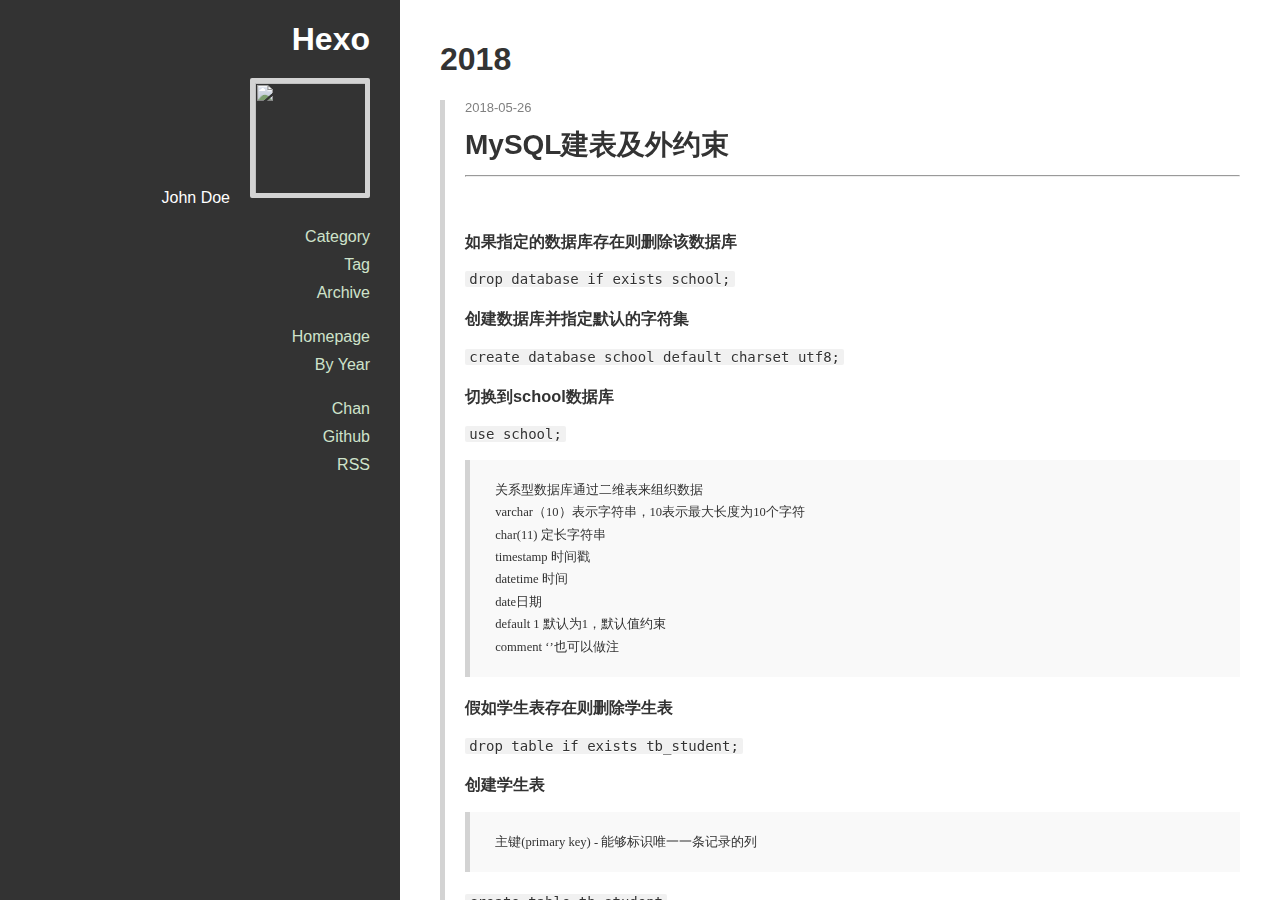
==== archives/index.html @ e697c4fb "Site updated: 2018-05-26 14:20:52" ====
<!DOCTYPE html>
<html>
<head>
  <meta charset="utf-8">
<meta name="viewport" content="width=device-width, initial-scale=1, maximum-scale=1">



<title>
  
    Archive
  
</title>

<meta property="og:type" content="website">
<meta property="og:title" content="Hexo">
<meta property="og:url" content="http://yoursite.com/archives/index.html">
<meta property="og:site_name" content="Hexo">
<meta property="og:locale" content="zh-Hans">
<meta name="twitter:card" content="summary">
<meta name="twitter:title" content="Hexo">


  <link rel="alternative" href="/atom.xml" title="Hexo" type="application/atom+xml">



  <link rel="icon" href="/favicon.png">


<link rel="stylesheet" href="/perfect-scrollbar/css/perfect-scrollbar.min.css">
<link rel="stylesheet" href="/styles/main.css">






</head>
<body
  
    class="monochrome"
  
  >
  <div class="mobile-header">
  <button class="sidebar-toggle" type="button">
    <span class="icon-bar"></span>
    <span class="icon-bar"></span>
    <span class="icon-bar"></span>
  </button>
  <a class="title" href="/">Hexo</a>
</div>

  <div class="main-container">
    <div class="sidebar">
  <div class="header">
    <h1 class="title"><a href="/">Hexo</a></h1>
    
    <div class="info">
      <div class="content">
        
        
          <div class="author">John Doe</div>
        
      </div>
      
        <div class="avatar">
          
            <a href="/about"><img src="https://cn.gravatar.com/avatar/35fef74d731255cd569c2c2b0b9e87e4?s=200"></a>
          
        </div>
      
    </div>
  </div>
  <div class="body">
    
      
        <ul class="nav">
          
            
              <li class="category-list-container">
                <a href="javascript:;">Category</a>
                
              </li>
            
          
            
              <li class="tag-list-container">
                <a href="javascript:;">Tag</a>
                
              </li>
            
          
            
              <li class="archive-list-container">
                <a href="javascript:;">Archive</a>
                <ul class="archive-list"><li class="archive-list-item"><a class="archive-list-link" href="/archives/2018/">2018</a><span class="archive-list-count">2</span></li></ul>
              </li>
            
          
        </ul>
      
        <ul class="nav">
          
            
              <li>
                <a href="/" title="Homepage">Homepage</a>
              </li>
            
          
            
              <li>
                <a href="/archives" title="By Year">By Year</a>
              </li>
            
          
        </ul>
      
        <ul class="nav">
          
            
              <li>
                <a href="https://github.com/denjones/hexo-theme-chan" title="Chan" target="_blank" rel="noopener">Chan</a>
              </li>
            
          
            
              <li>
                <a href="https://github.com/denjones" title="Github" target="_blank" rel="noopener">Github</a>
              </li>
            
          
            
              <li>
                <a href="/atom.xml" title="RSS">RSS</a>
              </li>
            
          
        </ul>
      
    
  </div>
</div>

    <div class="main-content">
      
        <div style="max-width: 1000px">
      
          

  
  
    
      
      
      <section class="archives-wrap">
        <div class="archive-year-wrap">
          <h1><a href="/archives/2018" class="archive-year">2018</a></h1>
        </div>
        <div class="post-list">
    
  

    <div class="post-list-item article">
      <h3 class="article-header">
        <a href="/2018/05/26/first/" >
  
</a>

      </h3>
      

      <div class="article-info">
        <a href="/2018/05/26/first/"><span class="article-date">
  2018-05-26
</span>
</a>
        

        

      </div>
      <div class="article-entry">
        
          <h1 id="MySQL建表及外约束"><a href="#MySQL建表及外约束" class="headerlink" title="MySQL建表及外约束"></a>MySQL建表及外约束</h1><hr>
<p>​    </p>
<h3 id="如果指定的数据库存在则删除该数据库"><a href="#如果指定的数据库存在则删除该数据库" class="headerlink" title="如果指定的数据库存在则删除该数据库"></a>如果指定的数据库存在则删除该数据库</h3><p><code>drop database if exists school;</code></p>
<h3 id="创建数据库并指定默认的字符集"><a href="#创建数据库并指定默认的字符集" class="headerlink" title="创建数据库并指定默认的字符集"></a>创建数据库并指定默认的字符集</h3><p><code>create database school default charset utf8;</code></p>
<h3 id="切换到school数据库"><a href="#切换到school数据库" class="headerlink" title="切换到school数据库"></a>切换到school数据库</h3><p><code>use school;</code></p>
<blockquote>
<p>关系型数据库通过二维表来组织数据<br>varchar（10）表示字符串，10表示最大长度为10个字符<br>char(11) 定长字符串<br>timestamp 时间戳<br>datetime 时间<br>date日期<br>default 1  默认为1，默认值约束<br>comment ‘’也可以做注</p>
</blockquote>
<h3 id="假如学生表存在则删除学生表"><a href="#假如学生表存在则删除学生表" class="headerlink" title="假如学生表存在则删除学生表"></a>假如学生表存在则删除学生表</h3><p><code>drop table if exists tb_student;</code></p>
<h3 id="创建学生表"><a href="#创建学生表" class="headerlink" title="创建学生表"></a>创建学生表</h3><blockquote>
<p>主键(primary key) - 能够标识唯一一条记录的列</p>
</blockquote>
<p><code>create table tb_student</code></p>
<p><code>(</code><br><code>stuid int not null comment &#39;学号&#39;,</code><br><code>sname varchar(10) not null comment &#39;姓名&#39;,</code><br><code>ssex bit default 1 comment &#39;性别&#39;,</code><br><code>stel char(11) comment &#39;联系电话&#39;,</code><br><code>sbirth date comment &#39;出生日期&#39;,</code><br><code>primary key (stuid)</code><br><code>);</code></p>
<h3 id="修改学生表"><a href="#修改学生表" class="headerlink" title="修改学生表"></a>修改学生表</h3><p><code>alter table tb_student add column saddr varchar(100);</code><br><code>alter table tb_student drop column stel;</code></p>
<h3 id="插入学生记录"><a href="#插入学生记录" class="headerlink" title="插入学生记录"></a>插入学生记录</h3><p><code>insert into tb_student values (1001, &#39;王大锤&#39;, 1, &#39;1990-2-12&#39;, &#39;四川成都&#39;);</code><br><code>insert into tb_student (sname, stuid) values (&#39;骆昊&#39;, 1002);</code><br><code>insert into tb_student (stuid, sname, ssex) values (1003, &#39;李飘飘&#39;, 0);</code><br><code>insert into tb_student values</code><br><code>(1004, &#39;张三丰&#39;, 1, &#39;1940-12-3&#39;, &#39;湖北武汉&#39;),</code><br><code>(1005, &#39;黄蓉&#39;, 0, &#39;1975-3-25&#39;, &#39;山东东营&#39;),</code><br><code>(1006, &#39;杨过&#39;, 1, &#39;1987-1-19&#39;, &#39;湖南长沙&#39;);</code></p>
<h3 id="删除数据"><a href="#删除数据" class="headerlink" title="删除数据"></a>删除数据</h3><p><code>delete from tb_student where stuid=1003;</code></p>
<p>###更新数据</p>
<blockquote>
<p>通常情况下更新或删除单条数据都是以ID字段(主键)作为条件</p>
</blockquote>
<p><code>update tb_student set sbirth=&#39;1980-11-28&#39;, saddr=&#39;四川德阳&#39;</code><br><code>where sname=&#39;小明&#39;;</code><br>update tb_student set saddr=’四川绵阳’<br><code>where stuid=1004 or stuid=1005 or stuid=1006;</code><br>update tb_student set saddr=’四川绵阳’<br><code>where stuid in (1004, 1005, 1006);</code></p>
<h3 id="创建课程表-课程编号-课程名称-学分"><a href="#创建课程表-课程编号-课程名称-学分" class="headerlink" title="创建课程表(课程编号/课程名称/学分)"></a>创建课程表(课程编号/课程名称/学分)</h3><p><code>create table tb_course
(
courseid int not null,
cname varchar(20) not null,
ccredit int not null,
primary key (courseid)
);</code></p>
<h3 id="添加课程表数据"><a href="#添加课程表数据" class="headerlink" title="添加课程表数据"></a>添加课程表数据</h3><p><code>insert into tb_course (courseid, cname, ccredit) values` 
`(1111, &#39;Python程序设计&#39;, 4),`
`(2222, &#39;HTML程序设计&#39;, 2),`
`(3333, &#39;Linux操作系统&#39;, 1),`
`(4444, &#39;数据库基础&#39;, 1);</code></p>
<h3 id="创建人表格"><a href="#创建人表格" class="headerlink" title="创建人表格"></a>创建人表格</h3><p><code>create table tb_person
(
personid int not null auto_increment,
pname varchar(20) not null,
pbirth date,
primary key (personid)
);</code></p>
<h3 id="创建人的属性-id-表格"><a href="#创建人的属性-id-表格" class="headerlink" title="创建人的属性(id)表格"></a>创建人的属性(id)表格</h3><p><code>create table tb_idcard
(
cardid char(18) not null,
cpolice varchar(20) not null,
cexpire date not null,
pid int not null,
primary key (cardid)
);</code></p>
<p>###外键约束<br><code>alter table tb_idcard add constraint fk_idcard_pid
foreign key (pid) references tb_person (personid);</code></p>
<h3 id="唯一性约束"><a href="#唯一性约束" class="headerlink" title="唯一性约束"></a>唯一性约束</h3><p><code>alter table tb_idcard add constraint uk_idcard_pid 
unique (pid);</code></p>
<h3 id="插入人表格内容"><a href="#插入人表格内容" class="headerlink" title="插入人表格内容"></a>插入人表格内容</h3><p><code>insert into tb_person (pname, pbirth) values 
(&#39;小明&#39;, &#39;1980-11-28&#39;),
(&#39;王大锤&#39;, &#39;1990-01-01&#39;);</code></p>
<h3 id="插入人的属性表格内容"><a href="#插入人的属性表格内容" class="headerlink" title="插入人的属性表格内容"></a>插入人的属性表格内容</h3><p><code>insert into tb_idcard values 
(&#39;510622198011288899&#39;, &#39;成都金牛区公安局&#39;, &#39;2030-01-10&#39;, 1),
(&#39;110220199001019876&#39;, &#39;北京朝阳区公安局&#39;, &#39;2022-05-12&#39;, 2);</code></p>
<h3 id="创建人和人属性表格的关联性表格"><a href="#创建人和人属性表格的关联性表格" class="headerlink" title="创建人和人属性表格的关联性表格"></a>创建人和人属性表格的关联性表格</h3><p><code>create table tb_account
(
accid char(16) not null,
balance decimal(16,2) default 0.0,
pid int not null,
primary key (accid)
);</code></p>
<h3 id="添加外键约束"><a href="#添加外键约束" class="headerlink" title="添加外键约束"></a>添加外键约束</h3><p><code>alter table tb_account add constraint fk_account_pid 
foreign key (pid) references tb_person (personid);</code></p>
<h3 id="在第三方表格插入内容"><a href="#在第三方表格插入内容" class="headerlink" title="在第三方表格插入内容"></a>在第三方表格插入内容</h3><p><code>insert into tb_account values 
(&#39;1111222233334444&#39;, 99999.99, 1),
(&#39;4444333322221111&#39;, 100.0, 1);</code></p>
<p><code>insert into tb_account values 
(&#39;1111222233335555&#39;, 99.99, 2),
(&#39;4444333322221234&#39;, -100.0, 2),
(&#39;4444333322224321&#39;, -200.0, 2);</code></p>
<blockquote>
<p>复合主键(多个列合在一起作为主键)<br> 实际开发中一般都不用复合主键因为可能导致各种麻烦</p>
</blockquote>
<p><code>create table tb_sc
(
scid int not null auto_increment,
sid int not null,
cid int not null,
score float,
primary key (scid)
);</code></p>
<p><code>alter table tb_sc add constraint fk_sc_sid 
foreign key (sid) references tb_student (stuid);</code></p>
<p><code>alter table tb_sc add constraint fk_sc_cid 
foreign key (cid) references tb_course (courseid);</code></p>
<p><code>insert into tb_sc (sid, cid, score) values 
(1001, 1111, 90),
(1001, 2222, 80),
(1002, 1111, 60),
(1002, 3333, 95),
(1002, 4444, 78),
(1005, 3333, 63);</code></p>
<h2 id="例子1-丈夫和妻子-一对一"><a href="#例子1-丈夫和妻子-一对一" class="headerlink" title="例子1: 丈夫和妻子 一对一"></a>例子1: 丈夫和妻子 一对一</h2><h3 id="创建丈夫表格"><a href="#创建丈夫表格" class="headerlink" title="创建丈夫表格"></a>创建丈夫表格</h3><p><code>create table tb_husband
(
husid int not null auto_increment,
hname varchar(20) not null,
wifeid int,
primary key (husid)
);</code></p>
<h3 id="创建妻子表格"><a href="#创建妻子表格" class="headerlink" title="创建妻子表格"></a>创建妻子表格</h3><p><code>create table tb_wife
(
wifeid int not null auto_increment,
wname varchar(20) not null,
primary key (wifeid)
);</code></p>
<h3 id="添加丈夫与妻子的外键约束"><a href="#添加丈夫与妻子的外键约束" class="headerlink" title="添加丈夫与妻子的外键约束"></a>添加丈夫与妻子的外键约束</h3><p><code>alter table tb_husband add constraint fk_husband_wifeid 
foreign key (wifeid) references tb_wife (wifeid);</code></p>
<h3 id="添加丈夫与妻子的唯一约束"><a href="#添加丈夫与妻子的唯一约束" class="headerlink" title="添加丈夫与妻子的唯一约束"></a>添加丈夫与妻子的唯一约束</h3><p><code>alter table tb_husband add constraint uk_husband_wifeid 
unique (wifeid);</code></p>
<h3 id="参照完整性"><a href="#参照完整性" class="headerlink" title="参照完整性"></a>参照完整性</h3><p><code>insert into tb_husband (hname) values (&#39;王大锤&#39;);
insert into tb_husband (hname) values (&#39;郭靖&#39;);
insert into tb_wife (wname) values (&#39;柳岩&#39;);
update tb_husband set wifeid=1 where husid=1;</code></p>
<h2 id="例子2-用户和订单-一对多"><a href="#例子2-用户和订单-一对多" class="headerlink" title="例子2: 用户和订单 一对多"></a>例子2: 用户和订单 一对多</h2><h3 id="创建用户表格"><a href="#创建用户表格" class="headerlink" title="创建用户表格"></a>创建用户表格</h3><p><code>create table tb_user
(
username varchar(20) not null,
userpass varchar(20) not null,
nickname varchar(50) not null,
email varchar(255),
primary key (username)
);</code></p>
<h3 id="创建订单表格"><a href="#创建订单表格" class="headerlink" title="创建订单表格"></a>创建订单表格</h3><p><code>create table tb_order
(
orderid char(12) not null,
makedate datetime not null,
userid varchar(20) not null,
primary key (orderid)
);</code></p>
<h3 id="添加用户和订单的外键约束"><a href="#添加用户和订单的外键约束" class="headerlink" title="添加用户和订单的外键约束"></a>添加用户和订单的外键约束</h3><p><code>alter table tb_order add constraint fk_order_userid 
foreign key (userid) references tb_user (username) on delete restrict;</code></p>
<blockquote>
<p>on delete set null<br> on update cascade</p>
</blockquote>
<h3 id="添加用户表格内容"><a href="#添加用户表格内容" class="headerlink" title="添加用户表格内容"></a>添加用户表格内容</h3><p><code>insert into tb_user (username, userpass, nickname) values 
(&#39;jackfrued&#39;, &#39;123123&#39;, &#39;骆昊&#39;),
(&#39;hellokitty&#39;, &#39;123456&#39;, &#39;王大锤&#39;);
insert into tb_order values 
(&#39;112233445566&#39;, now(), &#39;jackfrued&#39;),
(&#39;112233445567&#39;, now(), &#39;jackfrued&#39;),
(&#39;223344556677&#39;, now(), &#39;hellokitty&#39;);</code></p>
<h2 id="例子3-读者和图书-多对多"><a href="#例子3-读者和图书-多对多" class="headerlink" title="例子3: 读者和图书 多对多"></a>例子3: 读者和图书 多对多</h2><h3 id="创建读者表格"><a href="#创建读者表格" class="headerlink" title="创建读者表格"></a>创建读者表格</h3><p><code>create table tb_reader
(
readerid int not null,
rname varchar(20) not null,
rtel char(11) not null,
remail varchar(255)
);</code></p>
<h3 id="添加读者的主键"><a href="#添加读者的主键" class="headerlink" title="添加读者的主键"></a>添加读者的主键</h3><p><code>alter table tb_reader add constraint pk_reader_readerid 
primary key (readerid);</code></p>
<h3 id="创建查询图书的表格"><a href="#创建查询图书的表格" class="headerlink" title="创建查询图书的表格"></a>创建查询图书的表格</h3><p><code>create table tb_record
(
recid int not null auto_increment,
rid int not null,
bid int not null,
borrowdate datetime not null,
returndate datetime,
primary key (recid)
);</code></p>
<h3 id="将两个表格作外键约束"><a href="#将两个表格作外键约束" class="headerlink" title="将两个表格作外键约束"></a>将两个表格作外键约束</h3><p><code>alter table tb_record add constraint fk_record_rid 
foreign key (rid) references tb_reader (readerid);</code></p>
<h3 id="外键约束-保证参照完整性"><a href="#外键约束-保证参照完整性" class="headerlink" title="外键约束:  保证参照完整性"></a>外键约束:  保证参照完整性</h3><p><code>alter table tb_record add constraint fk_record_bid 
foreign key (bid) references tb_book (bookid);</code></p>
<h3 id="检查约束-保证数据的有效性-域完整性"><a href="#检查约束-保证数据的有效性-域完整性" class="headerlink" title="检查约束: 保证数据的有效性(域完整性)"></a>检查约束: 保证数据的有效性(域完整性)</h3><p><code>alter table tb_record add constraint ck_record_returndate 
check (returndate &gt; borrowdate);</code></p>

        
      </div>
    </div>

  

  
  
    
  

    <div class="post-list-item article">
      <h3 class="article-header">
        <a href="/2018/05/25/hello-world/" >
  Hello World
</a>

      </h3>
      

      <div class="article-info">
        <a href="/2018/05/25/hello-world/"><span class="article-date">
  2018-05-25
</span>
</a>
        

        

      </div>
      <div class="article-entry">
        
          <p>Welcome to <a href="https://hexo.io/" target="_blank" rel="noopener">Hexo</a>! This is your very first post. Check <a href="https://hexo.io/docs/" target="_blank" rel="noopener">documentation</a> for more info. If you get any problems when using Hexo, you can find the answer in <a href="https://hexo.io/docs/troubleshooting.html" target="_blank" rel="noopener">troubleshooting</a> or you can ask me on <a href="https://github.com/hexojs/hexo/issues" target="_blank" rel="noopener">GitHub</a>.</p>
<h2 id="Quick-Sta"><a href="#Quick-Sta" class="headerlink" title="Quick Sta"></a>Quick Sta</h2><h3 id="Create-a-new"><a href="#Create-a-new" class="headerlink" title="Create a new"></a>Create a new</h3><figure class="highlight bash"><table><tr><td class="gutter"><pre><span class="line">1</span><br></pre></td><td class="code"><pre><span class="line">$ hexo new <span class="string">"My New Post"</span></span><br></pre></td></tr></table></figure>
<p>More info: <a href="https://hexo.io/docs/writing.html" target="_blank" rel="noopener">Writing</a></p>
<h3 id="Run-server"><a href="#Run-server" class="headerlink" title="Run server"></a>Run server</h3><figure class="highlight bash"><table><tr><td class="gutter"><pre><span class="line">1</span><br></pre></td><td class="code"><pre><span class="line">$ hexo server</span><br></pre></td></tr></table></figure>
<p>More info: <a href="https://hexo.io/docs/server.html" target="_blank" rel="noopener">Server</a></p>
<h3 id="Generate-static-files"><a href="#Generate-static-files" class="headerlink" title="Generate static files"></a>Generate static files</h3><figure class="highlight bash"><table><tr><td class="gutter"><pre><span class="line">1</span><br></pre></td><td class="code"><pre><span class="line">$ hexo generate</span><br></pre></td></tr></table></figure>
<p>More info: <a href="https://hexo.io/docs/generating.html" target="_blank" rel="noopener">Generating</a></p>
<h3 id="Deploy-to-remote-sites"><a href="#Deploy-to-remote-sites" class="headerlink" title="Deploy to remote sites"></a>Deploy to remote sites</h3><figure class="highlight bash"><table><tr><td class="gutter"><pre><span class="line">1</span><br></pre></td><td class="code"><pre><span class="line">$ hexo deploy</span><br></pre></td></tr></table></figure>
<p>More info: <a href="https://hexo.io/docs/deployment.html" target="_blank" rel="noopener">Deployment</a></p>

        
      </div>
    </div>

  






          <div class="main-footer">
  
    © 2018 Hexo - Powered by <a href="http://hexo.io" target="_blank">Hexo</a> - Theme <a href="https://github.com/denjones/hexo-theme-chan" target="_blank">Chan</a>
  
</div>

      
        </div>
      
    </div>
  </div>
  <script src="//apps.bdimg.com/libs/jquery/2.1.4/jquery.min.js"></script>

  <link rel="stylesheet" href="/PhotoSwipe/photoswipe.css">
  <link rel="stylesheet" href="/PhotoSwipe/default-skin/default-skin.css">

  <!-- Root element of PhotoSwipe. Must have class pswp. -->
  <div class="pswp" tabindex="-1" role="dialog" aria-hidden="true">

    <!-- Background of PhotoSwipe.
             It's a separate element as animating opacity is faster than rgba(). -->
    <div class="pswp__bg"></div>

    <!-- Slides wrapper with overflow:hidden. -->
    <div class="pswp__scroll-wrap">

      <!-- Container that holds slides.
                PhotoSwipe keeps only 3 of them in the DOM to save memory.
                Don't modify these 3 pswp__item elements, data is added later on. -->
      <div class="pswp__container">
        <div class="pswp__item"></div>
        <div class="pswp__item"></div>
        <div class="pswp__item"></div>
      </div>

      <!-- Default (PhotoSwipeUI_Default) interface on top of sliding area. Can be changed. -->
      <div class="pswp__ui pswp__ui--hidden">

        <div class="pswp__top-bar">

          <!--  Controls are self-explanatory. Order can be changed. -->

          <div class="pswp__counter"></div>

          <button class="pswp__button pswp__button--close" title="Close (Esc)"></button>

          <button class="pswp__button pswp__button--share" title="Share"></button>

          <button class="pswp__button pswp__button--fs" title="Toggle fullscreen"></button>

          <button class="pswp__button pswp__button--zoom" title="Zoom in/out"></button>

          <!-- Preloader demo http://codepen.io/dimsemenov/pen/yyBWoR -->
          <!-- element will get class pswp__preloader--active when preloader is running -->
          <div class="pswp__preloader">
            <div class="pswp__preloader__icn">
              <div class="pswp__preloader__cut">
                <div class="pswp__preloader__donut"></div>
              </div>
            </div>
          </div>
        </div>

        <div class="pswp__share-modal pswp__share-modal--hidden pswp__single-tap">
          <div class="pswp__share-tooltip"></div>
        </div>

        <button class="pswp__button pswp__button--arrow--left" title="Previous (arrow left)"></button>

        <button class="pswp__button pswp__button--arrow--right" title="Next (arrow right)"></button>

        <div class="pswp__caption">
          <div class="pswp__caption__center"></div>
        </div>
      </div>
    </div>
  </div>

  <script src="/PhotoSwipe/photoswipe.js"></script>
  <script src="/PhotoSwipe/photoswipe-ui-default.js"></script>


<script src="/perfect-scrollbar/js/min/perfect-scrollbar.min.js"></script>
<script src="/scripts/main.js"></script>

</body>
</html>
---- styles/main.css ----
/* normalize.css v3.0.3 | MIT License | github.com/necolas/normalize.css */
html {
  font-family: sans-serif; /* 1 */
  -ms-text-size-adjust: 100%; /* 2 */
  -webkit-text-size-adjust: 100%; /* 2 */
}
body {
  margin: 0;
}
article,
aside,
details,
figcaption,
figure,
footer,
header,
hgroup,
main,
menu,
nav,
section,
summary {
  display: block;
}
audio,
canvas,
progress,
video {
  display: inline-block; /* 1 */
  vertical-align: baseline; /* 2 */
}
audio:not([controls]) {
  display: none;
  height: 0;
}
[hidden],
template {
  display: none;
}
a {
  background-color: transparent;
}
a:active,
a:hover {
  outline: 0;
}
abbr[title] {
  border-bottom: 1px dotted;
}
b,
strong {
  font-weight: bold;
}
dfn {
  font-style: italic;
}
h1 {
  font-size: 2em;
  margin: 0.67em 0;
}
mark {
  background: #ff0;
  color: #000;
}
small {
  font-size: 80%;
}
sub,
sup {
  font-size: 75%;
  line-height: 0;
  position: relative;
  vertical-align: baseline;
}
sup {
  top: -0.5em;
}
sub {
  bottom: -0.25em;
}
img {
  border: 0;
}
svg:not(:root) {
  overflow: hidden;
}
figure {
  margin: 1em 40px;
}
hr {
  box-sizing: content-box;
  height: 0;
}
pre {
  overflow: auto;
}
code,
kbd,
pre,
samp {
  font-family: monospace, monospace;
  font-size: 1em;
}
button,
input,
optgroup,
select,
textarea {
  color: inherit; /* 1 */
  font: inherit; /* 2 */
  margin: 0; /* 3 */
}
button {
  overflow: visible;
}
button,
select {
  text-transform: none;
}
button,
html input[type="button"],
input[type="reset"],
input[type="submit"] {
  -webkit-appearance: button; /* 2 */
  cursor: pointer; /* 3 */
}
button[disabled],
html input[disabled] {
  cursor: default;
}
button::-moz-focus-inner,
input::-moz-focus-inner {
  border: 0;
  padding: 0;
}
input {
  line-height: normal;
}
input[type="checkbox"],
input[type="radio"] {
  box-sizing: border-box; /* 1 */
  padding: 0; /* 2 */
}
input[type="number"]::-webkit-inner-spin-button,
input[type="number"]::-webkit-outer-spin-button {
  height: auto;
}
input[type="search"] {
  -webkit-appearance: textfield; /* 1 */
  box-sizing: content-box; /* 2 */
}
input[type="search"]::-webkit-search-cancel-button,
input[type="search"]::-webkit-search-decoration {
  -webkit-appearance: none;
}
fieldset {
  border: 1px solid #c0c0c0;
  margin: 0 2px;
  padding: 0.35em 0.625em 0.75em;
}
legend {
  border: 0; /* 1 */
  padding: 0; /* 2 */
}
textarea {
  overflow: auto;
}
optgroup {
  font-weight: bold;
}
table {
  border-collapse: collapse;
  border-spacing: 0;
}
td,
th {
  padding: 0;
}
* {
  box-sizing: border-box;
}
a {
  color: #19734b;
  text-decoration: none;
  transition-duration: 0.2s;
  transition-timing-function: ease-in-out;
}
a:hover {
  color: #2ca831;
}
html,
body {
  position: absolute;
  width: 100%;
  height: 100%;
  font-family: "微软雅黑", "黑体", "Helvetica Neue", Helvetica, Arial, sans-serif;
  color: #333;
}
.main-container {
  position: absolute;
  top: 0;
  bottom: 0;
  left: 0;
  right: 0;
  width: 100%;
  height: 100%;
}
.main-content {
  position: absolute;
  top: 0;
  right: 0;
  left: 400px;
  bottom: 0;
  height: 100%;
  padding: 20px 40px 0;
  overflow: auto;
  word-wrap: break-word;
}
.main-footer {
  padding: 20px 0;
}
@media screen and (max-width: 768px) {
  .main-container {
    top: 45px;
    left: 0px;
    bottom: 0;
    height: auto;
  }
  .main-content {
    left: 0;
    bottom: 0;
    height: auto;
    padding: 10px 10px;
  }
}
.main-footer {
  font-size: 13px;
  color: #808080;
}
.sidebar {
  position: absolute;
  top: 0;
  left: 0;
  bottom: 0;
  width: 400px;
  height: 100%;
  overflow: hidden;
  background-color: #333;
  color: #fff;
  text-align: right;
}
.sidebar .header {
  padding-right: 30px;
}
.sidebar .title {
  margin-bottom: 0px;
}
.sidebar .title a {
  color: #fff;
}
.sidebar .title a:hover {
  color: #cfe3cb;
}
.sidebar .subtitle {
  font-size: 14px;
  margin-top: 5px;
  margin-bottom: 10px;
}
.sidebar .info {
  display: table;
  width: 100%;
  margin-top: 20px;
}
.sidebar .info > * {
  display: table-cell;
  vertical-align: bottom;
}
.sidebar .info .content {
  padding-left: 10px;
}
.sidebar .author {
  margin-top: 0.5em;
}
.sidebar .description {
  font-size: 14px;
}
.sidebar .avatar {
  width: 140px;
}
.sidebar .avatar img {
  width: 120px;
  height: 120px;
  border: 5px solid #d3d3d3;
  border-radius: 2px;
}
.sidebar .nav {
  padding-left: 0;
}
.sidebar .nav > li {
  list-style: square;
  margin-left: 0;
}
.sidebar .nav > li > a {
  display: block;
  padding: 5px 25px;
  color: #cfe3cb;
  border-right: 5px solid transparent;
}
.sidebar .nav > li > a:hover {
  background-color: #808080;
  color: #fff;
  border-right: 5px solid #d3d3d3;
}
.sidebar .category-list,
.sidebar .tag-list,
.sidebar .archive-list {
  padding-right: 30px;
  padding-left: 0;
  display: none;
}
.sidebar .category-list.collapsed,
.sidebar .tag-list.collapsed,
.sidebar .archive-list.collapsed {
  height: 0;
  overflow: hidden;
}
.sidebar .category-list .category-list-item,
.sidebar .tag-list .category-list-item,
.sidebar .archive-list .category-list-item,
.sidebar .category-list .tag-list-item,
.sidebar .tag-list .tag-list-item,
.sidebar .archive-list .tag-list-item,
.sidebar .category-list .archive-list-item,
.sidebar .tag-list .archive-list-item,
.sidebar .archive-list .archive-list-item {
  vertical-align: top;
  display: inline-block;
  width: 45%;
  font-size: 13px;
}
.sidebar .category-list .category-list-item a,
.sidebar .tag-list .category-list-item a,
.sidebar .archive-list .category-list-item a,
.sidebar .category-list .tag-list-item a,
.sidebar .tag-list .tag-list-item a,
.sidebar .archive-list .tag-list-item a,
.sidebar .category-list .archive-list-item a,
.sidebar .tag-list .archive-list-item a,
.sidebar .archive-list .archive-list-item a {
  width: 80%;
  display: inline-block;
  color: #86a87f;
}
.sidebar .category-list .category-list-item a:hover,
.sidebar .tag-list .category-list-item a:hover,
.sidebar .archive-list .category-list-item a:hover,
.sidebar .category-list .tag-list-item a:hover,
.sidebar .tag-list .tag-list-item a:hover,
.sidebar .archive-list .tag-list-item a:hover,
.sidebar .category-list .archive-list-item a:hover,
.sidebar .tag-list .archive-list-item a:hover,
.sidebar .archive-list .archive-list-item a:hover {
  color: #fff;
}
.sidebar .category-list .category-list-item .tag-list-count,
.sidebar .tag-list .category-list-item .tag-list-count,
.sidebar .archive-list .category-list-item .tag-list-count,
.sidebar .category-list .tag-list-item .tag-list-count,
.sidebar .tag-list .tag-list-item .tag-list-count,
.sidebar .archive-list .tag-list-item .tag-list-count,
.sidebar .category-list .archive-list-item .tag-list-count,
.sidebar .tag-list .archive-list-item .tag-list-count,
.sidebar .archive-list .archive-list-item .tag-list-count,
.sidebar .category-list .category-list-item .category-list-count,
.sidebar .tag-list .category-list-item .category-list-count,
.sidebar .archive-list .category-list-item .category-list-count,
.sidebar .category-list .tag-list-item .category-list-count,
.sidebar .tag-list .tag-list-item .category-list-count,
.sidebar .archive-list .tag-list-item .category-list-count,
.sidebar .category-list .archive-list-item .category-list-count,
.sidebar .tag-list .archive-list-item .category-list-count,
.sidebar .archive-list .archive-list-item .category-list-count,
.sidebar .category-list .category-list-item .archive-list-count,
.sidebar .tag-list .category-list-item .archive-list-count,
.sidebar .archive-list .category-list-item .archive-list-count,
.sidebar .category-list .tag-list-item .archive-list-count,
.sidebar .tag-list .tag-list-item .archive-list-count,
.sidebar .archive-list .tag-list-item .archive-list-count,
.sidebar .category-list .archive-list-item .archive-list-count,
.sidebar .tag-list .archive-list-item .archive-list-count,
.sidebar .archive-list .archive-list-item .archive-list-count {
  display: inline-block;
  width: 20%;
  font-size: 12px;
  color: #838383;
  vertical-align: top;
}
@media screen and (max-width: 768px) {
  .sidebar {
    left: -400px;
    width: 300px;
    max-width: 100%;
    z-index: 9999999;
    transition-duration: 0.3s;
  }
  .sidebar.in {
    left: 0;
  }
  .sidebar .header {
    padding-right: 15px;
  }
  .sidebar .title {
    display: none;
  }
  .sidebar .nav > li > a {
    padding: 5px 10px;
  }
}
.article .article-header {
  margin-bottom: 10px;
}
.article .article-header a {
  color: #30634c;
}
.article .article-header a:hover {
  color: #388151;
}
.article .article-info {
  font-size: 14px;
  color: #808080;
  margin-bottom: 1em;
}
.article .article-info .article-date {
  margin-right: 0.5em;
  color: #808080;
}
.article .article-info .article-tag ul,
.article .article-info .article-category ul {
  display: inline;
  padding: 0;
  margin: 0 -1px;
}
.article .article-info .article-tag li,
.article .article-info .article-category li {
  display: inline;
  padding: 0;
}
.article .article-info .article-tag a,
.article .article-info .article-category a {
  margin: 0 3px;
}
.article .article-info .article-tag .article-tag-list-item a,
.article .article-info .article-category .article-tag-list-item a {
  color: #808080;
}
.article .article-info .article-tag .article-tag-list-item a:hover,
.article .article-info .article-category .article-tag-list-item a:hover {
  color: #2ca831;
}
.article .article-entry {
  font-size: 16px;
  line-height: 1.6em;
  text-align: justify;
}
.article .article-entry code {
  background-color: #f1f1f1;
  border-radius: 2px;
}
.article .article-entry blockquote {
  background: #f9f9f9;
  border-left: 5px solid #d3d3d3;
  margin: 0 0 1.5em 0px;
  padding: 0.5em 2em;
  font-family: "宋体", Georgia, "Times New Roman", serif;
  font-size: 0.9em;
}
.article .article-entry blockquote.left {
  float: left;
  margin-right: 1.5em;
}
.article .article-entry blockquote.right {
  float: right;
  margin-left: 1.5em;
}
.article .article-entry blockquote cite {
  margin-left: 0.5em;
}
.article .article-entry > table {
  display: block;
  max-width: 100%;
  overflow-x: auto;
}
.article .article-entry > table thead > tr > th,
.article .article-entry > table tbody > tr > th,
.article .article-entry > table tfoot > tr > th,
.article .article-entry > table thead > tr > td,
.article .article-entry > table tbody > tr > td,
.article .article-entry > table tfoot > tr > td {
  white-space: nowrap;
  padding: 0.4em 0.8em;
  border-bottom: #d3d3d3 solid 1px;
}
.article .article-entry figure.article-gallery-img {
  margin-left: 0;
  margin-right: 0;
}
.article .article-entry figure.article-gallery-img a {
  display: inline-block;
}
.article .article-entry figure.article-gallery-img figcaption {
  display: none;
}
.article img {
  max-width: 100%;
}
.article .article-gallery figure.article-gallery-img {
  margin-left: 0;
  margin-right: 0;
  display: inline-block;
  vertical-align: top;
  overflow: hidden;
  width: 160px;
}
.article .article-gallery figure.article-gallery-img a {
  text-align: center;
  display: block;
  width: 160px;
  height: 160px;
  overflow: hidden;
  background-size: cover;
  background-position: center;
}
.article .article-gallery figure.article-gallery-img a img {
  visibility: hidden;
  max-width: 160px;
  max-height: 160px;
}
.article .article-gallery figure.article-gallery-img figcaption {
  word-wrap: normal;
  word-break: keep-all;
  white-space: nowrap;
  text-overflow: ellipsis;
  overflow: hidden;
}
.article .article-footer {
  margin-top: 30px;
}
.article .article-footer .cc {
  margin-bottom: 20px;
}
.article .article-footer .cc img {
  display: inline-block;
  height: 1em;
  vertical-align: bottom;
}
.article .article-footer .cc span {
  color: #808080;
  font-size: 0.8em;
  margin-left: 0.5em;
  vertical-align: bottom;
}
@media screen and (max-width: 768px) {
  .article .article-entry .highlight,
  .article .article-entry .gist {
    max-width: 100%;
    margin: 0 !important;
  }
  .article .article-gallery {
    margin-bottom: 10px;
  }
  .article .article-gallery figure.article-gallery-img {
    margin-bottom: 0.2em;
    margin-top: 0.2em;
    width: 120px;
  }
  .article .article-gallery figure.article-gallery-img a {
    width: 120px;
    height: 120px;
  }
  .article .article-gallery figure.article-gallery-img a img {
    max-width: 120px;
    max-height: 120px;
  }
  .article .article-gallery figure.article-gallery-img figcaption {
    display: none;
  }
}
.post-list {
  position: relative;
  padding-left: 0;
}
.post-list .post-list-item {
  padding-left: 20px;
  margin-bottom: 40px;
  list-style: none;
  border-left: 5px solid #d3d3d3;
}
.post-list .article-info {
  font-size: 13px;
}
.post-list .article-entry {
  font-size: 14px;
}
@media screen and (max-width: 768px) {
  .post-list .post-list-item {
    padding-left: 8px;
  }
}
@media screen and (min-width: 769px) {
  body.monochrome .main-container .article,
  body.monochrome .main-container .sidebar img {
    -webkit-filter: grayscale(60%);
    -moz-filter: grayscale(60%);
    -ms-filter: grayscale(60%);
    -o-filter: grayscale(60%);
    filter: grayscale(60%);
    transition-duration: 0.4s;
    transition-property: filter, -webkit-filter, -moz-filter, -ms-filter, -o-filter;
  }
  body.monochrome .main-container .article:hover,
  body.monochrome .main-container .sidebar img:hover {
    -webkit-filter: grayscale(0%);
    -moz-filter: grayscale(0%);
    -ms-filter: grayscale(0%);
    -o-filter: grayscale(0%);
    filter: grayscale(0%);
  }
}
.article-entry pre,
.article-entry .highlight {
  background: #fff;
  margin: 0 -20px;
  padding: 15px 20px;
  border-style: solid;
  border-color: #ddd;
  border-width: 1px 0;
  overflow: auto;
  color: #4d4d4c;
  line-height: 22.400000000000002px;
}
.article-entry .highlight .gutter pre,
.article-entry .gist .gist-file .gist-data .line-numbers {
  color: #666;
  font-size: 0.85em;
}
.article-entry pre,
.article-entry code {
  font-family: "新宋", "Source Code Pro", Consolas, Monaco, Menlo, Consolas, monospace;
}
.article-entry code {
  background: color-background;
  text-shadow: 0 1px #fff;
  padding: 0 0.3em;
}
.article-entry pre code {
  background: none;
  text-shadow: none;
  padding: 0;
}
.article-entry .highlight pre {
  border: none;
  margin: 0;
  padding: 0;
}
.article-entry .highlight table {
  margin: 0;
  width: auto;
}
.article-entry .highlight td {
  border: none;
  padding: 0;
}
.article-entry .highlight figcaption {
  font-size: 0.85em;
  color: #8e908c;
  line-height: 1em;
  margin-bottom: 1em;
}
.article-entry .highlight figcaption a {
  float: right;
}
.article-entry .highlight .gutter pre {
  text-align: right;
  padding-right: 20px;
}
.article-entry .highlight .line {
  height: 22.400000000000002px;
}
.article-entry .gist {
  margin: 0 -20px;
  border-style: solid;
  border-color: #ddd;
  border-width: 1px 0;
  background: #fff;
  padding: 15px 20px 15px 0;
}
.article-entry .gist .gist-file {
  border: none;
  font-family: "新宋", "Source Code Pro", Consolas, Monaco, Menlo, Consolas, monospace;
  margin: 0;
}
.article-entry .gist .gist-file .gist-data {
  background: none;
  border: none;
}
.article-entry .gist .gist-file .gist-data .line-numbers {
  background: none;
  border: none;
  padding: 0 20px 0 0;
}
.article-entry .gist .gist-file .gist-data .line-data {
  padding: 0 !important;
}
.article-entry .gist .gist-file .highlight {
  margin: 0;
  padding: 0;
  border: none;
}
.article-entry .gist .gist-file .gist-meta {
  background: #fff;
  color: #8e908c;
  font: 0.85em "微软雅黑", "黑体", "Helvetica Neue", Helvetica, Arial, sans-serif;
  text-shadow: 0 0;
  padding: 0;
  margin-top: 1em;
  margin-left: 20px;
}
.article-entry .gist .gist-file .gist-meta a {
  color: #19734b;
  font-weight: normal;
}
.article-entry .gist .gist-file .gist-meta a:hover {
  text-decoration: underline;
}
pre .comment,
pre .title {
  color: #8e908c;
}
pre .variable,
pre .attribute,
pre .tag,
pre .regexp,
pre .ruby .constant,
pre .xml .tag .title,
pre .xml .pi,
pre .xml .doctype,
pre .html .doctype,
pre .css .id,
pre .css .class,
pre .css .pseudo {
  color: #c82829;
}
pre .number,
pre .preprocessor,
pre .built_in,
pre .literal,
pre .params,
pre .constant {
  color: #f5871f;
}
pre .class,
pre .ruby .class .title,
pre .css .rules .attribute {
  color: #718c00;
}
pre .string,
pre .value,
pre .inheritance,
pre .header,
pre .ruby .symbol,
pre .xml .cdata {
  color: #718c00;
}
pre .css .hexcolor {
  color: #3e999f;
}
pre .function,
pre .python .decorator,
pre .python .title,
pre .ruby .function .title,
pre .ruby .title .keyword,
pre .perl .sub,
pre .javascript .title,
pre .coffeescript .title {
  color: #4271ae;
}
pre .keyword,
pre .javascript .function {
  color: #8959a8;
}
.pagination {
  margin-bottom: 20px;
}
.pagination > * {
  margin: 0 5px;
}
.archives-wrap a.archive-year {
  color: #333;
}
.archives-wrap a.archive-year:hover {
  color: #808080;
}
.mobile-header {
  display: none;
}
@media screen and (max-width: 768px) {
  .mobile-header {
    display: block;
    height: 45px;
    color: #fff;
    text-align: right;
    background-color: #333;
    padding: 5px 10px;
  }
  .mobile-header .title {
    font-size: 32px;
    line-height: 32px;
    vertical-align: middle;
    color: #fff;
  }
  .mobile-header .title:hover {
    color: #cfe3cb;
  }
  .mobile-header .sidebar-toggle {
    position: relative;
    float: left;
    padding: 9px 5px;
    margin-top: 0px;
    margin-right: 15px;
    margin-bottom: 0px;
    background-color: transparent;
    background-image: none;
    border: 1px solid transparent;
    border-radius: 4px;
  }
  .mobile-header .sidebar-toggle:focus {
    outline: 0;
  }
  .mobile-header .sidebar-toggle .icon-bar {
    display: block;
    width: 22px;
    height: 2px;
    border-radius: 1px;
    background-color: #fff;
  }
  .mobile-header .sidebar-toggle .icon-bar+.icon-bar {
    margin-top: 4px;
  }
}
#ds-waiting {
  margin: auto !important;
  margin-top: 50px !important;
}
.jiathis_style_32x32 {
  height: 32px;
  -webkit-filter: grayscale(60%);
  -moz-filter: grayscale(60%);
  -ms-filter: grayscale(60%);
  -o-filter: grayscale(60%);
  filter: grayscale(60%);
  transition-duration: 0.5s;
  transition-property: filter, -webkit-filter, -moz-filter, -ms-filter, -o-filter;
}
.jiathis_style_32x32:hover {
  -webkit-filter: grayscale(0%);
  -moz-filter: grayscale(0%);
  -ms-filter: grayscale(0%);
  -o-filter: grayscale(0%);
  filter: grayscale(0%);
}
.jiathis_style > div {
  border: none !important;
}
.main-content .jiathis_style_32x32 .jtico {
  display: inline-block !important;
}
.jiathis_style .ckepopBottom {
  padding: 5px;
}
---- PhotoSwipe/photoswipe.css ----
/*! PhotoSwipe main CSS by Dmitry Semenov | photoswipe.com | MIT license */
/*
	Styles for basic PhotoSwipe functionality (sliding area, open/close transitions)
*/
/* pswp = photoswipe */
.pswp {
  display: none;
  position: absolute;
  width: 100%;
  height: 100%;
  left: 0;
  top: 0;
  overflow: hidden;
  -ms-touch-action: none;
  touch-action: none;
  z-index: 1500;
  -webkit-text-size-adjust: 100%;
  /* create separate layer, to avoid paint on window.onscroll in webkit/blink */
  -webkit-backface-visibility: hidden;
  outline: none; }
  .pswp * {
    -webkit-box-sizing: border-box;
            box-sizing: border-box; }
  .pswp img {
    max-width: none; }

/* style is added when JS option showHideOpacity is set to true */
.pswp--animate_opacity {
  /* 0.001, because opacity:0 doesn't trigger Paint action, which causes lag at start of transition */
  opacity: 0.001;
  will-change: opacity;
  /* for open/close transition */
  -webkit-transition: opacity 333ms cubic-bezier(0.4, 0, 0.22, 1);
          transition: opacity 333ms cubic-bezier(0.4, 0, 0.22, 1); }

.pswp--open {
  display: block; }

.pswp--zoom-allowed .pswp__img {
  /* autoprefixer: off */
  cursor: -webkit-zoom-in;
  cursor: -moz-zoom-in;
  cursor: zoom-in; }

.pswp--zoomed-in .pswp__img {
  /* autoprefixer: off */
  cursor: -webkit-grab;
  cursor: -moz-grab;
  cursor: grab; }

.pswp--dragging .pswp__img {
  /* autoprefixer: off */
  cursor: -webkit-grabbing;
  cursor: -moz-grabbing;
  cursor: grabbing; }

/*
	Background is added as a separate element.
	As animating opacity is much faster than animating rgba() background-color.
*/
.pswp__bg {
  position: absolute;
  left: 0;
  top: 0;
  width: 100%;
  height: 100%;
  background: #000;
  opacity: 0;
  -webkit-backface-visibility: hidden;
  will-change: opacity; }

.pswp__scroll-wrap {
  position: absolute;
  left: 0;
  top: 0;
  width: 100%;
  height: 100%;
  overflow: hidden; }

.pswp__container,
.pswp__zoom-wrap {
  -ms-touch-action: none;
  touch-action: none;
  position: absolute;
  left: 0;
  right: 0;
  top: 0;
  bottom: 0; }

/* Prevent selection and tap highlights */
.pswp__container,
.pswp__img {
  -webkit-user-select: none;
  -moz-user-select: none;
  -ms-user-select: none;
      user-select: none;
  -webkit-tap-highlight-color: transparent;
  -webkit-touch-callout: none; }

.pswp__zoom-wrap {
  position: absolute;
  width: 100%;
  -webkit-transform-origin: left top;
  -ms-transform-origin: left top;
  transform-origin: left top;
  /* for open/close transition */
  -webkit-transition: -webkit-transform 333ms cubic-bezier(0.4, 0, 0.22, 1);
          transition: transform 333ms cubic-bezier(0.4, 0, 0.22, 1); }

.pswp__bg {
  will-change: opacity;
  /* for open/close transition */
  -webkit-transition: opacity 333ms cubic-bezier(0.4, 0, 0.22, 1);
          transition: opacity 333ms cubic-bezier(0.4, 0, 0.22, 1); }

.pswp--animated-in .pswp__bg,
.pswp--animated-in .pswp__zoom-wrap {
  -webkit-transition: none;
  transition: none; }

.pswp__container,
.pswp__zoom-wrap {
  -webkit-backface-visibility: hidden; }

.pswp__item {
  position: absolute;
  left: 0;
  right: 0;
  top: 0;
  bottom: 0;
  overflow: hidden; }

.pswp__img {
  position: absolute;
  width: auto;
  height: auto;
  top: 0;
  left: 0; }

/*
	stretched thumbnail or div placeholder element (see below)
	style is added to avoid flickering in webkit/blink when layers overlap
*/
.pswp__img--placeholder {
  -webkit-backface-visibility: hidden; }

/*
	div element that matches size of large image
	large image loads on top of it
*/
.pswp__img--placeholder--blank {
  background: #222; }

.pswp--ie .pswp__img {
  width: 100% !important;
  height: auto !important;
  left: 0;
  top: 0; }

/*
	Error message appears when image is not loaded
	(JS option errorMsg controls markup)
*/
.pswp__error-msg {
  position: absolute;
  left: 0;
  top: 50%;
  width: 100%;
  text-align: center;
  font-size: 14px;
  line-height: 16px;
  margin-top: -8px;
  color: #CCC; }

.pswp__error-msg a {
  color: #CCC;
  text-decoration: underline; }
---- PhotoSwipe/default-skin/default-skin.css ----
/*! PhotoSwipe Default UI CSS by Dmitry Semenov | photoswipe.com | MIT license */
/*

	Contents:

	1. Buttons
	2. Share modal and links
	3. Index indicator ("1 of X" counter)
	4. Caption
	5. Loading indicator
	6. Additional styles (root element, top bar, idle state, hidden state, etc.)

*/
/*
	
	1. Buttons

 */
/* <button> css reset */
.pswp__button {
  width: 44px;
  height: 44px;
  position: relative;
  background: none;
  cursor: pointer;
  overflow: visible;
  -webkit-appearance: none;
  display: block;
  border: 0;
  padding: 0;
  margin: 0;
  float: right;
  opacity: 0.75;
  -webkit-transition: opacity 0.2s;
          transition: opacity 0.2s;
  -webkit-box-shadow: none;
          box-shadow: none; }
  .pswp__button:focus,
  .pswp__button:hover {
    opacity: 1; }
  .pswp__button:active {
    outline: none;
    opacity: 0.9; }
  .pswp__button::-moz-focus-inner {
    padding: 0;
    border: 0; }

/* pswp__ui--over-close class it added when mouse is over element that should close gallery */
.pswp__ui--over-close .pswp__button--close {
  opacity: 1; }

.pswp__button,
.pswp__button--arrow--left:before,
.pswp__button--arrow--right:before {
  background: url(default-skin.png) 0 0 no-repeat;
  background-size: 264px 88px;
  width: 44px;
  height: 44px; }

@media (-webkit-min-device-pixel-ratio: 1.1), (-webkit-min-device-pixel-ratio: 1.09375), (min-resolution: 105dpi), (min-resolution: 1.1dppx) {
  /* Serve SVG sprite if browser supports SVG and resolution is more than 105dpi */
  .pswp--svg .pswp__button,
  .pswp--svg .pswp__button--arrow--left:before,
  .pswp--svg .pswp__button--arrow--right:before {
    background-image: url(default-skin.svg); }
  .pswp--svg .pswp__button--arrow--left,
  .pswp--svg .pswp__button--arrow--right {
    background: none; } }

.pswp__button--close {
  background-position: 0 -44px; }

.pswp__button--share {
  background-position: -44px -44px; }

.pswp__button--fs {
  display: none; }

.pswp--supports-fs .pswp__button--fs {
  display: block; }

.pswp--fs .pswp__button--fs {
  background-position: -44px 0; }

.pswp__button--zoom {
  display: none;
  background-position: -88px 0; }

.pswp--zoom-allowed .pswp__button--zoom {
  display: block; }

.pswp--zoomed-in .pswp__button--zoom {
  background-position: -132px 0; }

/* no arrows on touch screens */
.pswp--touch .pswp__button--arrow--left,
.pswp--touch .pswp__button--arrow--right {
  visibility: hidden; }

/*
	Arrow buttons hit area
	(icon is added to :before pseudo-element)
*/
.pswp__button--arrow--left,
.pswp__button--arrow--right {
  background: none;
  top: 50%;
  margin-top: -50px;
  width: 70px;
  height: 100px;
  position: absolute; }

.pswp__button--arrow--left {
  left: 0; }

.pswp__button--arrow--right {
  right: 0; }

.pswp__button--arrow--left:before,
.pswp__button--arrow--right:before {
  content: '';
  top: 35px;
  background-color: rgba(0, 0, 0, 0.3);
  height: 30px;
  width: 32px;
  position: absolute; }

.pswp__button--arrow--left:before {
  left: 6px;
  background-position: -138px -44px; }

.pswp__button--arrow--right:before {
  right: 6px;
  background-position: -94px -44px; }

/*

	2. Share modal/popup and links

 */
.pswp__counter,
.pswp__share-modal {
  -webkit-user-select: none;
  -moz-user-select: none;
  -ms-user-select: none;
      user-select: none; }

.pswp__share-modal {
  display: block;
  background: rgba(0, 0, 0, 0.5);
  width: 100%;
  height: 100%;
  top: 0;
  left: 0;
  padding: 10px;
  position: absolute;
  z-index: 1600;
  opacity: 0;
  -webkit-transition: opacity 0.25s ease-out;
          transition: opacity 0.25s ease-out;
  -webkit-backface-visibility: hidden;
  will-change: opacity; }

.pswp__share-modal--hidden {
  display: none; }

.pswp__share-tooltip {
  z-index: 1620;
  position: absolute;
  background: #FFF;
  top: 56px;
  border-radius: 2px;
  display: block;
  width: auto;
  right: 44px;
  -webkit-box-shadow: 0 2px 5px rgba(0, 0, 0, 0.25);
          box-shadow: 0 2px 5px rgba(0, 0, 0, 0.25);
  -webkit-transform: translateY(6px);
      -ms-transform: translateY(6px);
          transform: translateY(6px);
  -webkit-transition: -webkit-transform 0.25s;
          transition: transform 0.25s;
  -webkit-backface-visibility: hidden;
  will-change: transform; }
  .pswp__share-tooltip a {
    display: block;
    padding: 8px 12px;
    color: #000;
    text-decoration: none;
    font-size: 14px;
    line-height: 18px; }
    .pswp__share-tooltip a:hover {
      text-decoration: none;
      color: #000; }
    .pswp__share-tooltip a:first-child {
      /* round corners on the first/last list item */
      border-radius: 2px 2px 0 0; }
    .pswp__share-tooltip a:last-child {
      border-radius: 0 0 2px 2px; }

.pswp__share-modal--fade-in {
  opacity: 1; }
  .pswp__share-modal--fade-in .pswp__share-tooltip {
    -webkit-transform: translateY(0);
        -ms-transform: translateY(0);
            transform: translateY(0); }

/* increase size of share links on touch devices */
.pswp--touch .pswp__share-tooltip a {
  padding: 16px 12px; }

a.pswp__share--facebook:before {
  content: '';
  display: block;
  width: 0;
  height: 0;
  position: absolute;
  top: -12px;
  right: 15px;
  border: 6px solid transparent;
  border-bottom-color: #FFF;
  -webkit-pointer-events: none;
  -moz-pointer-events: none;
  pointer-events: none; }

a.pswp__share--facebook:hover {
  background: #3E5C9A;
  color: #FFF; }
  a.pswp__share--facebook:hover:before {
    border-bottom-color: #3E5C9A; }

a.pswp__share--twitter:hover {
  background: #55ACEE;
  color: #FFF; }

a.pswp__share--pinterest:hover {
  background: #CCC;
  color: #CE272D; }

a.pswp__share--download:hover {
  background: #DDD; }

/*

	3. Index indicator ("1 of X" counter)

 */
.pswp__counter {
  position: absolute;
  left: 0;
  top: 0;
  height: 44px;
  font-size: 13px;
  line-height: 44px;
  color: #FFF;
  opacity: 0.75;
  padding: 0 10px; }

/*
	
	4. Caption

 */
.pswp__caption {
  position: absolute;
  left: 0;
  bottom: 0;
  width: 100%;
  min-height: 44px; }
  .pswp__caption small {
    font-size: 11px;
    color: #BBB; }

.pswp__caption__center {
  text-align: left;
  max-width: 420px;
  margin: 0 auto;
  font-size: 13px;
  padding: 10px;
  line-height: 20px;
  color: #CCC; }

.pswp__caption--empty {
  display: none; }

/* Fake caption element, used to calculate height of next/prev image */
.pswp__caption--fake {
  visibility: hidden; }

/*

	5. Loading indicator (preloader)

	You can play with it here - http://codepen.io/dimsemenov/pen/yyBWoR

 */
.pswp__preloader {
  width: 44px;
  height: 44px;
  position: absolute;
  top: 0;
  left: 50%;
  margin-left: -22px;
  opacity: 0;
  -webkit-transition: opacity 0.25s ease-out;
          transition: opacity 0.25s ease-out;
  will-change: opacity;
  direction: ltr; }

.pswp__preloader__icn {
  width: 20px;
  height: 20px;
  margin: 12px; }

.pswp__preloader--active {
  opacity: 1; }
  .pswp__preloader--active .pswp__preloader__icn {
    /* We use .gif in browsers that don't support CSS animation */
    background: url(preloader.gif) 0 0 no-repeat; }

.pswp--css_animation .pswp__preloader--active {
  opacity: 1; }
  .pswp--css_animation .pswp__preloader--active .pswp__preloader__icn {
    -webkit-animation: clockwise 500ms linear infinite;
            animation: clockwise 500ms linear infinite; }
  .pswp--css_animation .pswp__preloader--active .pswp__preloader__donut {
    -webkit-animation: donut-rotate 1000ms cubic-bezier(0.4, 0, 0.22, 1) infinite;
            animation: donut-rotate 1000ms cubic-bezier(0.4, 0, 0.22, 1) infinite; }

.pswp--css_animation .pswp__preloader__icn {
  background: none;
  opacity: 0.75;
  width: 14px;
  height: 14px;
  position: absolute;
  left: 15px;
  top: 15px;
  margin: 0; }

.pswp--css_animation .pswp__preloader__cut {
  /* 
			The idea of animating inner circle is based on Polymer ("material") loading indicator 
			 by Keanu Lee https://blog.keanulee.com/2014/10/20/the-tale-of-three-spinners.html
		*/
  position: relative;
  width: 7px;
  height: 14px;
  overflow: hidden; }

.pswp--css_animation .pswp__preloader__donut {
  -webkit-box-sizing: border-box;
          box-sizing: border-box;
  width: 14px;
  height: 14px;
  border: 2px solid #FFF;
  border-radius: 50%;
  border-left-color: transparent;
  border-bottom-color: transparent;
  position: absolute;
  top: 0;
  left: 0;
  background: none;
  margin: 0; }

@media screen and (max-width: 1024px) {
  .pswp__preloader {
    position: relative;
    left: auto;
    top: auto;
    margin: 0;
    float: right; } }

@-webkit-keyframes clockwise {
  0% {
    -webkit-transform: rotate(0deg);
            transform: rotate(0deg); }
  100% {
    -webkit-transform: rotate(360deg);
            transform: rotate(360deg); } }

@keyframes clockwise {
  0% {
    -webkit-transform: rotate(0deg);
            transform: rotate(0deg); }
  100% {
    -webkit-transform: rotate(360deg);
            transform: rotate(360deg); } }

@-webkit-keyframes donut-rotate {
  0% {
    -webkit-transform: rotate(0);
            transform: rotate(0); }
  50% {
    -webkit-transform: rotate(-140deg);
            transform: rotate(-140deg); }
  100% {
    -webkit-transform: rotate(0);
            transform: rotate(0); } }

@keyframes donut-rotate {
  0% {
    -webkit-transform: rotate(0);
            transform: rotate(0); }
  50% {
    -webkit-transform: rotate(-140deg);
            transform: rotate(-140deg); }
  100% {
    -webkit-transform: rotate(0);
            transform: rotate(0); } }

/*
	
	6. Additional styles

 */
/* root element of UI */
.pswp__ui {
  -webkit-font-smoothing: auto;
  visibility: visible;
  opacity: 1;
  z-index: 1550; }

/* top black bar with buttons and "1 of X" indicator */
.pswp__top-bar {
  position: absolute;
  left: 0;
  top: 0;
  height: 44px;
  width: 100%; }

.pswp__caption,
.pswp__top-bar,
.pswp--has_mouse .pswp__button--arrow--left,
.pswp--has_mouse .pswp__button--arrow--right {
  -webkit-backface-visibility: hidden;
  will-change: opacity;
  -webkit-transition: opacity 333ms cubic-bezier(0.4, 0, 0.22, 1);
          transition: opacity 333ms cubic-bezier(0.4, 0, 0.22, 1); }

/* pswp--has_mouse class is added only when two subsequent mousemove events occur */
.pswp--has_mouse .pswp__button--arrow--left,
.pswp--has_mouse .pswp__button--arrow--right {
  visibility: visible; }

.pswp__top-bar,
.pswp__caption {
  background-color: rgba(0, 0, 0, 0.5); }

/* pswp__ui--fit class is added when main image "fits" between top bar and bottom bar (caption) */
.pswp__ui--fit .pswp__top-bar,
.pswp__ui--fit .pswp__caption {
  background-color: rgba(0, 0, 0, 0.3); }

/* pswp__ui--idle class is added when mouse isn't moving for several seconds (JS option timeToIdle) */
.pswp__ui--idle .pswp__top-bar {
  opacity: 0; }

.pswp__ui--idle .pswp__button--arrow--left,
.pswp__ui--idle .pswp__button--arrow--right {
  opacity: 0; }

/*
	pswp__ui--hidden class is added when controls are hidden
	e.g. when user taps to toggle visibility of controls
*/
.pswp__ui--hidden .pswp__top-bar,
.pswp__ui--hidden .pswp__caption,
.pswp__ui--hidden .pswp__button--arrow--left,
.pswp__ui--hidden .pswp__button--arrow--right {
  /* Force paint & create composition layer for controls. */
  opacity: 0.001; }

/* pswp__ui--one-slide class is added when there is just one item in gallery */
.pswp__ui--one-slide .pswp__button--arrow--left,
.pswp__ui--one-slide .pswp__button--arrow--right,
.pswp__ui--one-slide .pswp__counter {
  display: none; }

.pswp__element--disabled {
  display: none !important; }

.pswp--minimal--dark .pswp__top-bar {
  background: none; }
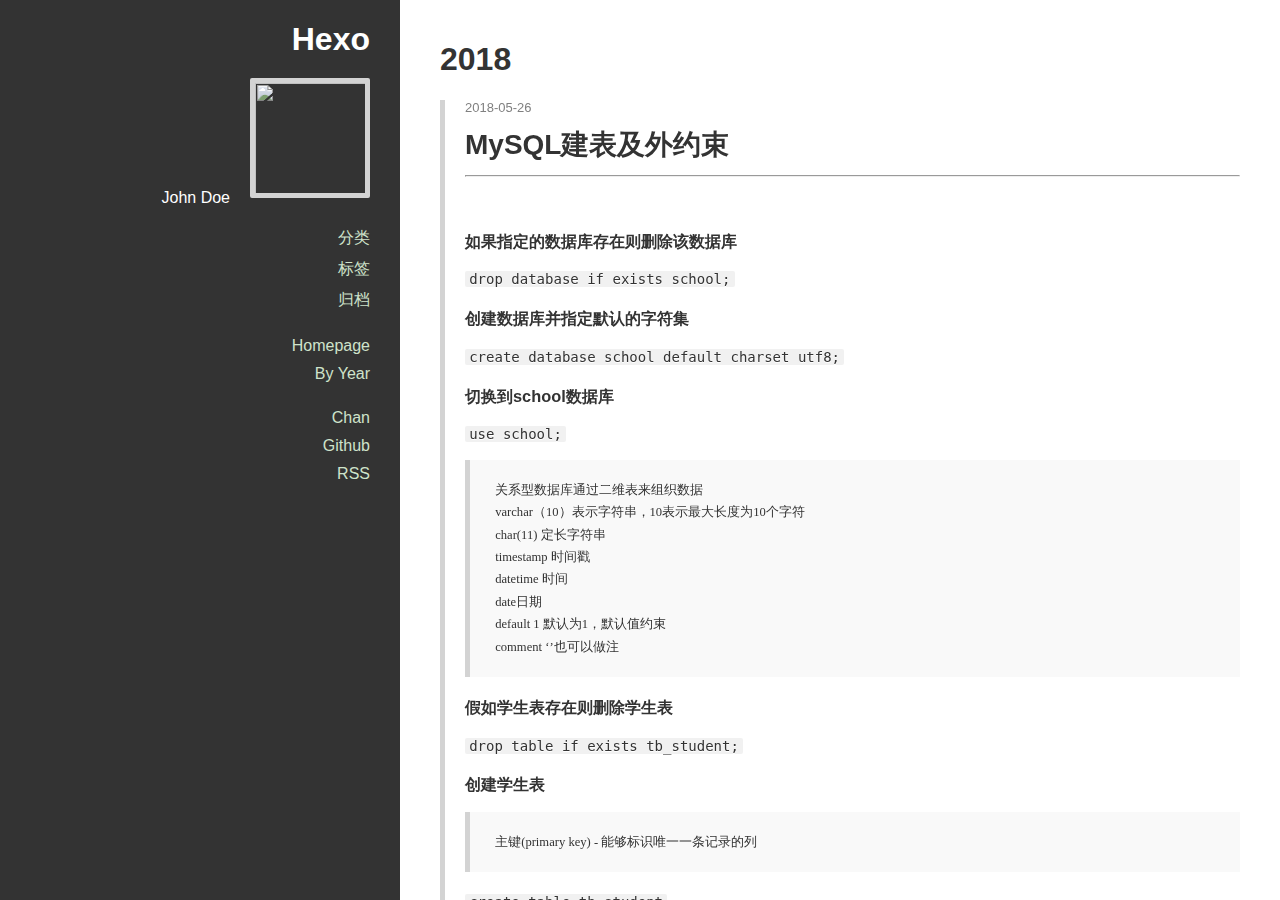
==== commit d760be6c: "Site updated: 2018-05-26 14:35:27" ====
--- a/archives/index.html
+++ b/archives/index.html
@@ -8,7 +8,7 @@
 
 <title>
   
-    Archive
+    归档
   
 </title>
 
@@ -16,7 +16,7 @@
 <meta property="og:title" content="Hexo">
 <meta property="og:url" content="http://yoursite.com/archives/index.html">
 <meta property="og:site_name" content="Hexo">
-<meta property="og:locale" content="zh-Hans">
+<meta property="og:locale" content="zh-CN">
 <meta name="twitter:card" content="summary">
 <meta name="twitter:title" content="Hexo">
 
@@ -79,21 +79,21 @@
           
             
               <li class="category-list-container">
-                <a href="javascript:;">Category</a>
+                <a href="javascript:;">分类</a>
                 
               </li>
             
           
             
               <li class="tag-list-container">
-                <a href="javascript:;">Tag</a>
+                <a href="javascript:;">标签</a>
                 
               </li>
             
           
             
               <li class="archive-list-container">
-                <a href="javascript:;">Archive</a>
+                <a href="javascript:;">归档</a>
                 <ul class="archive-list"><li class="archive-list-item"><a class="archive-list-link" href="/archives/2018/">2018</a><span class="archive-list-count">2</span></li></ul>
               </li>
             
@@ -120,13 +120,13 @@
           
             
               <li>
-                <a href="https://github.com/denjones/hexo-theme-chan" title="Chan" target="_blank" rel="noopener">Chan</a>
+                <a href="https://github.com/xiaozhi88/chan" title="Chan" target="_blank" rel="noopener">Chan</a>
               </li>
             
           
             
               <li>
-                <a href="https://github.com/denjones" title="Github" target="_blank" rel="noopener">Github</a>
+                <a href="https://github.com/xiaozhi88" title="Github" target="_blank" rel="noopener">Github</a>
               </li>
             
           
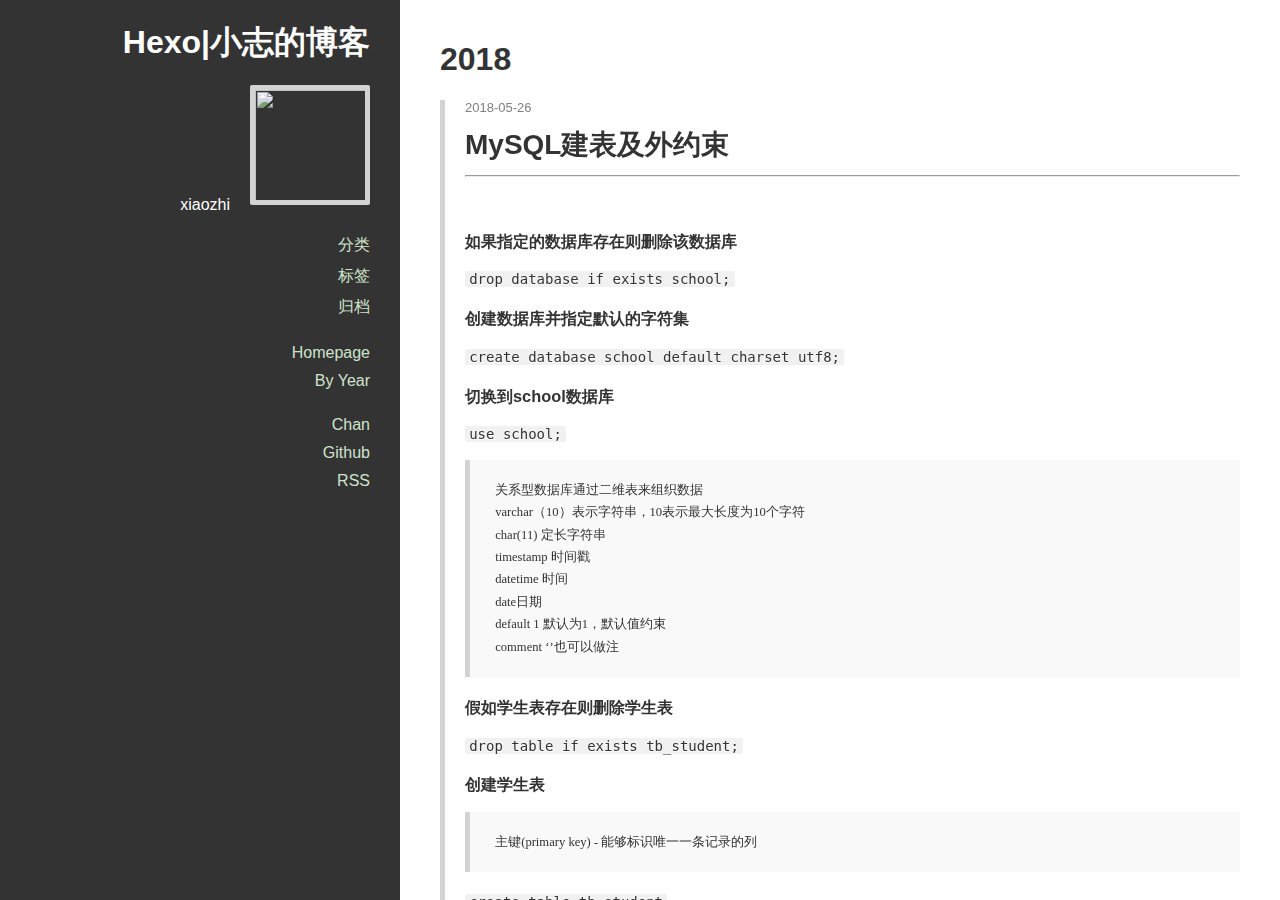
==== commit 40a2d9f6: "Site updated: 2018-05-26 14:41:20" ====
--- a/archives/index.html
+++ b/archives/index.html
@@ -13,15 +13,15 @@
 </title>
 
 <meta property="og:type" content="website">
-<meta property="og:title" content="Hexo">
+<meta property="og:title" content="Hexo|小志的博客">
 <meta property="og:url" content="http://yoursite.com/archives/index.html">
-<meta property="og:site_name" content="Hexo">
+<meta property="og:site_name" content="Hexo|小志的博客">
 <meta property="og:locale" content="zh-CN">
 <meta name="twitter:card" content="summary">
-<meta name="twitter:title" content="Hexo">
-
-
-  <link rel="alternative" href="/atom.xml" title="Hexo" type="application/atom+xml">
+<meta name="twitter:title" content="Hexo|小志的博客">
+
+
+  <link rel="alternative" href="/atom.xml" title="Hexo|小志的博客" type="application/atom+xml">
 
 
 
@@ -48,19 +48,19 @@
     <span class="icon-bar"></span>
     <span class="icon-bar"></span>
   </button>
-  <a class="title" href="/">Hexo</a>
+  <a class="title" href="/">Hexo|小志的博客</a>
 </div>
 
   <div class="main-container">
     <div class="sidebar">
   <div class="header">
-    <h1 class="title"><a href="/">Hexo</a></h1>
+    <h1 class="title"><a href="/">Hexo|小志的博客</a></h1>
     
     <div class="info">
       <div class="content">
         
         
-          <div class="author">John Doe</div>
+          <div class="author">xiaozhi</div>
         
       </div>
       
@@ -407,7 +407,7 @@
 
           <div class="main-footer">
   
-    © 2018 Hexo - Powered by <a href="http://hexo.io" target="_blank">Hexo</a> - Theme <a href="https://github.com/denjones/hexo-theme-chan" target="_blank">Chan</a>
+    © 2018 Hexo|小志的博客 - Powered by <a href="http://hexo.io" target="_blank">Hexo</a> - Theme <a href="https://github.com/denjones/hexo-theme-chan" target="_blank">Chan</a>
   
 </div>
 
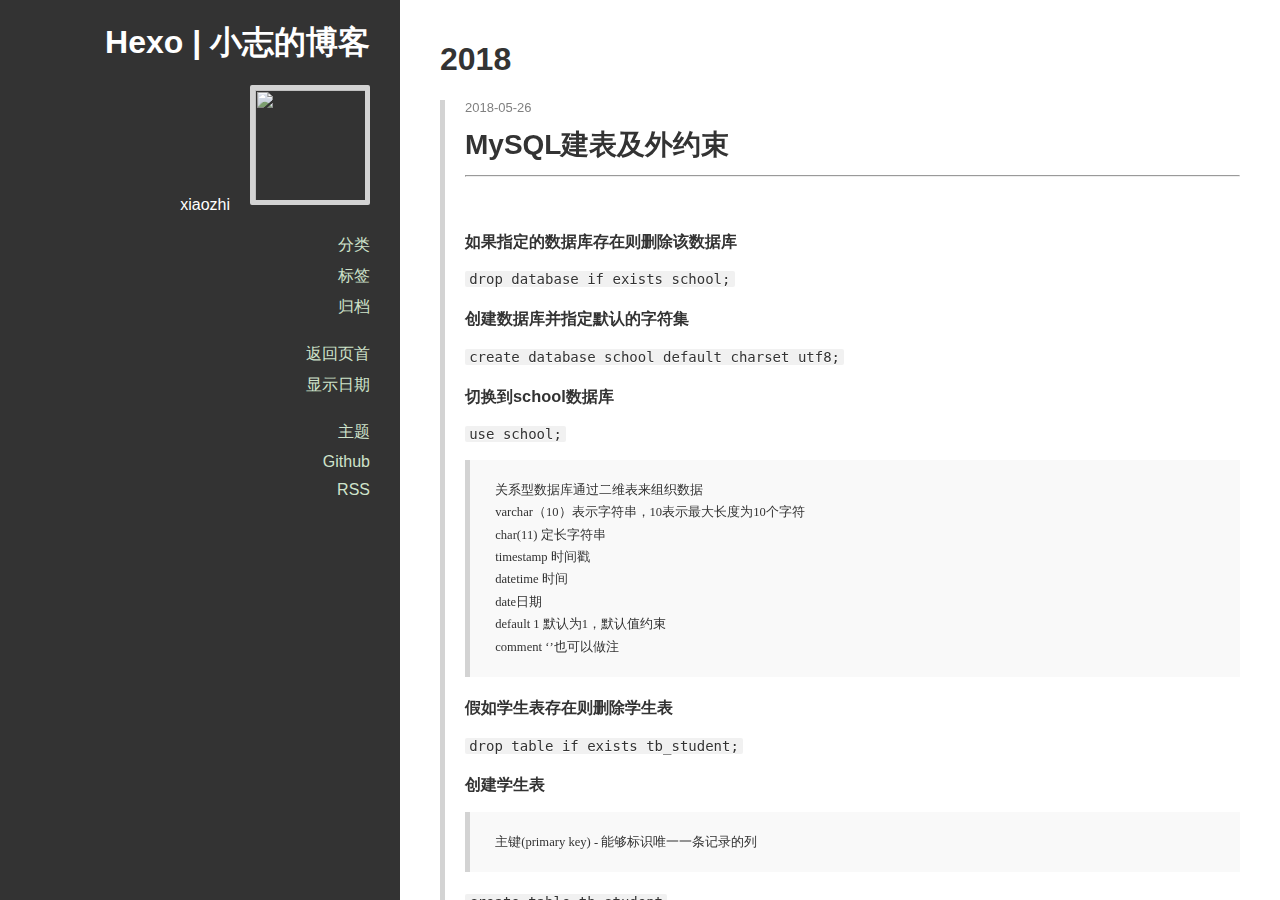
==== commit 0ee16fe0: "Site updated: 2018-05-26 14:56:50" ====
--- a/archives/index.html
+++ b/archives/index.html
@@ -13,15 +13,15 @@
 </title>
 
 <meta property="og:type" content="website">
-<meta property="og:title" content="Hexo|小志的博客">
+<meta property="og:title" content="Hexo | 小志的博客">
 <meta property="og:url" content="http://yoursite.com/archives/index.html">
-<meta property="og:site_name" content="Hexo|小志的博客">
+<meta property="og:site_name" content="Hexo | 小志的博客">
 <meta property="og:locale" content="zh-CN">
 <meta name="twitter:card" content="summary">
-<meta name="twitter:title" content="Hexo|小志的博客">
-
-
-  <link rel="alternative" href="/atom.xml" title="Hexo|小志的博客" type="application/atom+xml">
+<meta name="twitter:title" content="Hexo | 小志的博客">
+
+
+  <link rel="alternative" href="/atom.xml" title="Hexo | 小志的博客" type="application/atom+xml">
 
 
 
@@ -48,13 +48,13 @@
     <span class="icon-bar"></span>
     <span class="icon-bar"></span>
   </button>
-  <a class="title" href="/">Hexo|小志的博客</a>
+  <a class="title" href="/">Hexo | 小志的博客</a>
 </div>
 
   <div class="main-container">
     <div class="sidebar">
   <div class="header">
-    <h1 class="title"><a href="/">Hexo|小志的博客</a></h1>
+    <h1 class="title"><a href="/">Hexo | 小志的博客</a></h1>
     
     <div class="info">
       <div class="content">
@@ -104,13 +104,13 @@
           
             
               <li>
-                <a href="/" title="Homepage">Homepage</a>
+                <a href="/" title="返回页首">返回页首</a>
               </li>
             
           
             
               <li>
-                <a href="/archives" title="By Year">By Year</a>
+                <a href="/archives" title="显示日期">显示日期</a>
               </li>
             
           
@@ -120,7 +120,7 @@
           
             
               <li>
-                <a href="https://github.com/xiaozhi88/chan" title="Chan" target="_blank" rel="noopener">Chan</a>
+                <a href="https://github.com/xiaozhi88/chan" title="主题" target="_blank" rel="noopener">主题</a>
               </li>
             
           
@@ -407,7 +407,7 @@
 
           <div class="main-footer">
   
-    © 2018 Hexo|小志的博客 - Powered by <a href="http://hexo.io" target="_blank">Hexo</a> - Theme <a href="https://github.com/denjones/hexo-theme-chan" target="_blank">Chan</a>
+    © 2018 Hexo | 小志的博客 - Powered by <a href="http://hexo.io" target="_blank">Hexo</a> - Theme <a href="https://github.com/denjones/hexo-theme-chan" target="_blank">Chan</a>
   
 </div>
 
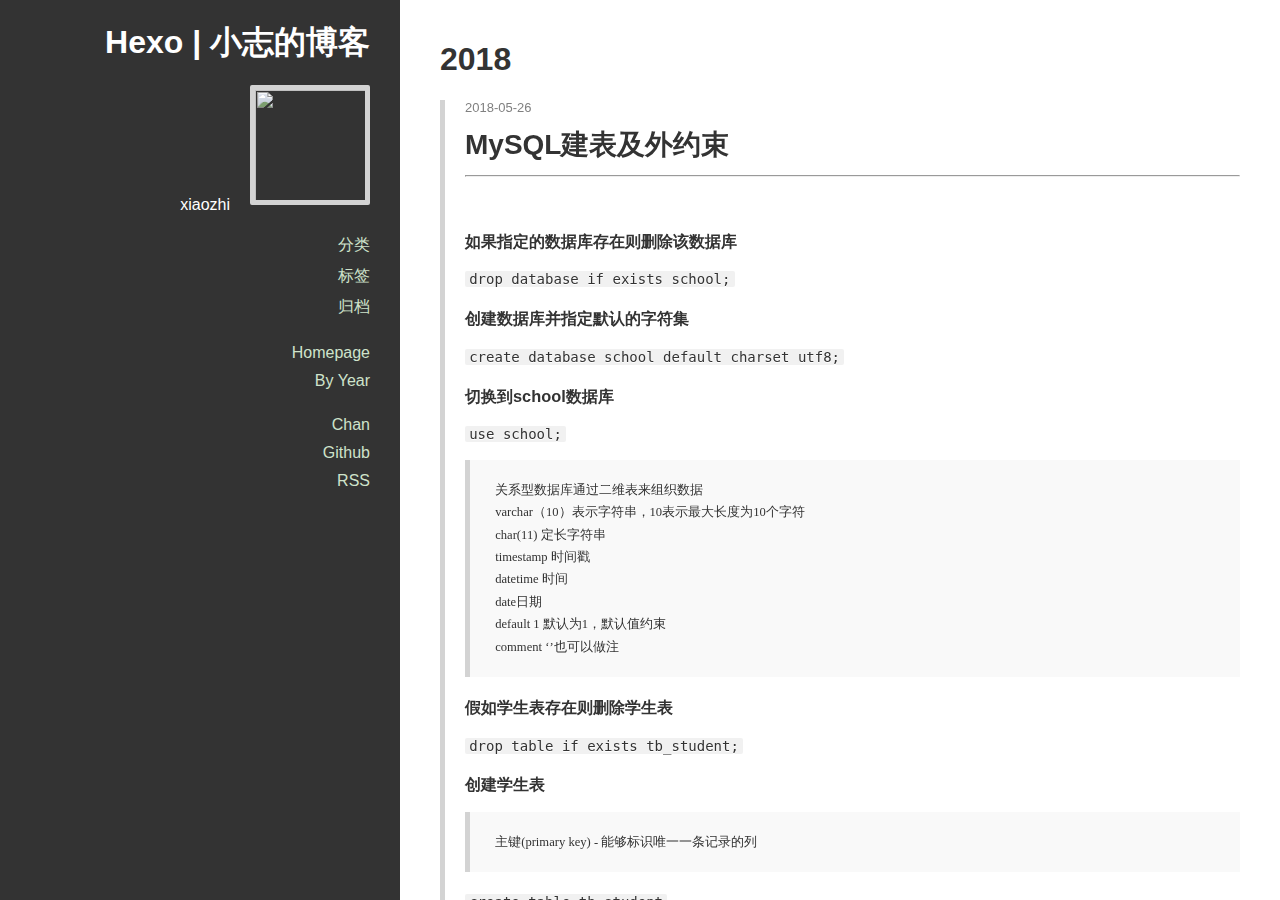
==== commit 39d0182c: "Site updated: 2018-05-26 15:00:43" ====
--- a/archives/index.html
+++ b/archives/index.html
@@ -104,13 +104,13 @@
           
             
               <li>
-                <a href="/" title="返回页首">返回页首</a>
+                <a href="/" title="Homepage">Homepage</a>
               </li>
             
           
             
               <li>
-                <a href="/archives" title="显示日期">显示日期</a>
+                <a href="/archives" title="By Year">By Year</a>
               </li>
             
           
@@ -120,7 +120,7 @@
           
             
               <li>
-                <a href="https://github.com/xiaozhi88/chan" title="主题" target="_blank" rel="noopener">主题</a>
+                <a href="https://github.com/xiaozhi88/chan" title="Chan" target="_blank" rel="noopener">Chan</a>
               </li>
             
           
